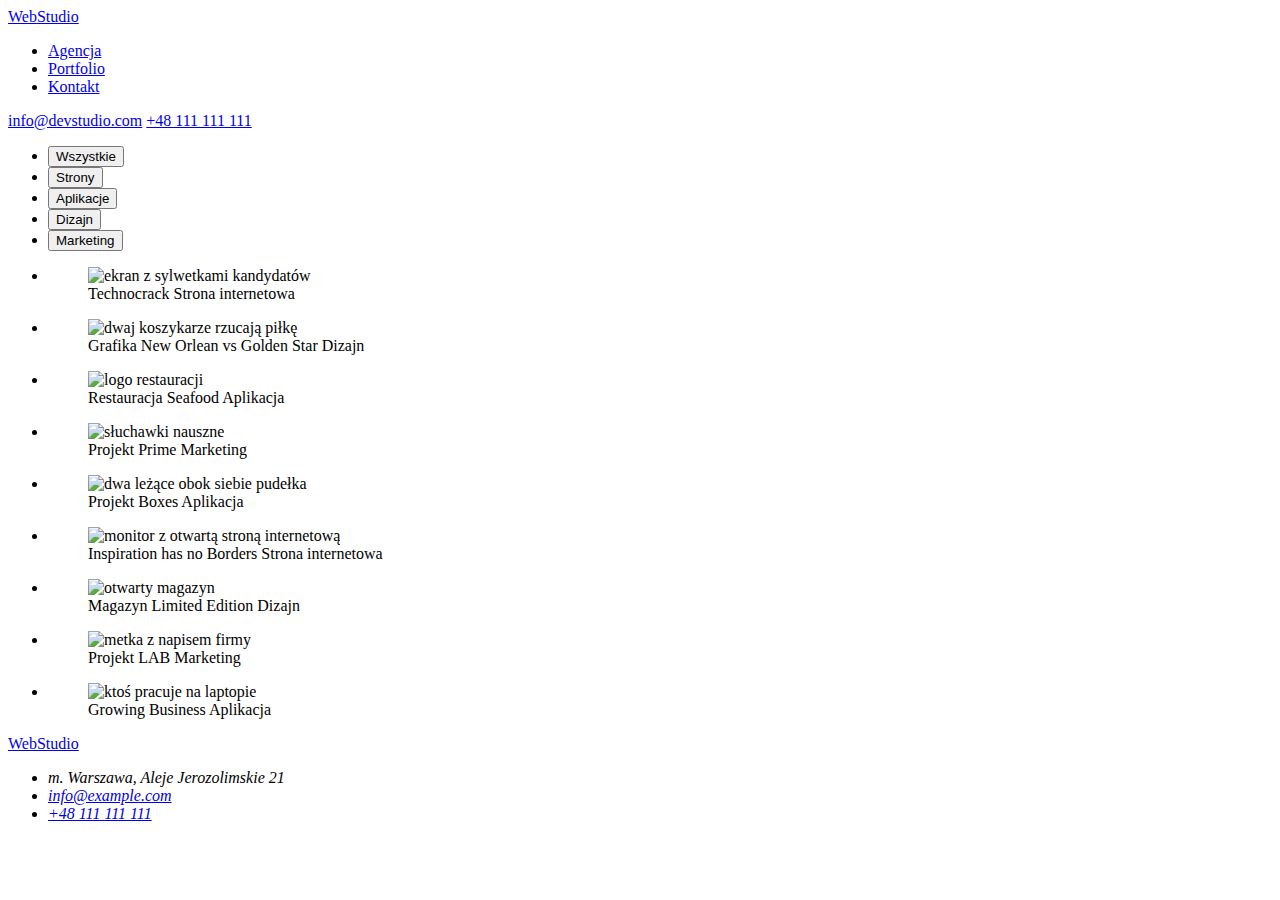
==== portfolio.html @ 24c9e0aa "Add files via upload" ====
<!DOCTYPE html>
<html lang="pl">
  <head>
    <meta charset="UTF-8" />
    <title>hw3-portfolio</title>
    <link rel="stylesheet" href="./css/style.css" />
    <link rel="preconnect" href="https://fonts.googleapis.com" />
    <link rel="preconnect" href="https://fonts.gstatic.com" crossorigin />
    <link
      href="https://fonts.googleapis.com/css2?family=Raleway:wght@700&family=Roboto:wght@400;500;700;900&display=swap"
      rel="stylesheet"
    />
  </head>
  <body>
    <header>
      <nav>
        <a class="logo-main-style" href="#"
          ><span class="logo">Web</span><span class="logo-part-2">Studio</span></a
        >
        <ul class="nav-links">
          <li><a href="index.html">Agencja</a></li>
          <li><a class="active" href="#">Portfolio</a></li>
          <li><a href="#">Kontakt</a></li>
        </ul>
      </nav>
      <a class="contact" href="info@devstudio.com">info@devstudio.com</a>
      <a class="contact" href="tel:48111111111">+48 111 111 111</a>
    </header>
    <main>
      <section>
        <ul class="buttons">
          <li>
            <button type="button">Wszystkie</button>
          </li>
          <li>
            <button type="button">Strony</button>
          </li>
          <li>
            <button type="button">Aplikacje</button>
          </li>
          <li>
            <button type="button">Dizajn</button>
          </li>
          <li>
            <button type="button">Marketing</button>
          </li>
        </ul>
      </section>
      <div>
        <ul>
          <li>
            <figure>
              <img
                src="images/hw2/1-Technocrack.jpg"
                alt="ekran z sylwetkami kandydatów"
                height="294"
                width="370"
              />
              <figcaption>
                <span class="img-first-part">Technocrack</span>
                <span class="img-second-part">Strona internetowa</span>
              </figcaption>
            </figure>
          </li>
          <li>
            <figure>
              <img
                src="images/hw2/2-New-Orlean-vs-Golden-Star.jpg"
                alt="dwaj koszykarze rzucają piłkę"
                height="294"
                width="370"
              />
              <figcaption>
                <span class="img-first-part">Grafika New Orlean vs Golden Star</span>
                <span class="img-second-part">Dizajn</span>
              </figcaption>
            </figure>
          </li>
          <li>
            <figure>
              <img
                src="images/hw2/3-Seafood-restaurant.jpg"
                alt="logo restauracji"
                height="294"
                width="370"
              />
              <figcaption>
                <span class="img-first-part">Restauracja Seafood</span>
                <span class="img-second-part">Aplikacja</span>
              </figcaption>
            </figure>
          </li>
          <li>
            <figure>
              <img
                src="images/hw2/4-Prime-project.jpg"
                alt="słuchawki nauszne"
                height="294"
                width="370"
              />
              <figcaption>
                <span class="img-first-part">Projekt Prime</span>
                <span class="img-second-part">Marketing</span>
              </figcaption>
            </figure>
          </li>
          <li>
            <figure>
              <img
                src="images/hw2/5-Boxes-project.jpg"
                alt="dwa leżące obok siebie pudełka"
                height="294"
                width="370"
              />
              <figcaption>
                <span class="img-first-part">Projekt Boxes</span>
                <span class="img-second-part">Aplikacja</span>
              </figcaption>
            </figure>
          </li>
          <li>
            <figure>
              <img
                src="images/hw2/6-Inspiration-has-no-Borders.jpg"
                alt="monitor z otwartą stroną internetową"
                height="294"
                width="370"
              />
              <figcaption>
                <span class="img-first-part">Inspiration has no Borders</span>
                <span class="img-second-part">Strona internetowa</span>
              </figcaption>
            </figure>
          </li>
          <li>
            <figure>
              <img
                src="images/hw2/7-Limited-Edition-magazine.jpg"
                alt="otwarty magazyn"
                height="294"
                width="370"
              />
              <figcaption>
                <span class="img-first-part">Magazyn Limited Edition</span>
                <span class="img-second-part">Dizajn</span>
              </figcaption>
            </figure>
          </li>
          <li>
            <figure>
              <img
                src="images/hw2/8-LAB-project.jpg"
                alt="metka z napisem firmy"
                height="294"
                width="370"
              />
              <figcaption>
                <span class="img-first-part">Projekt LAB</span>
                <span class="img-second-part">Marketing</span>
              </figcaption>
            </figure>
          </li>
          <li>
            <figure>
              <img
                src="images/hw2/9-Growing-Business.jpg"
                alt="ktoś pracuje na laptopie"
                height="294"
                width="370"
              />
              <figcaption>
                <span class="img-first-part">Growing Business</span>
                <span class="img-second-part">Aplikacja</span>
              </figcaption>
            </figure>
          </li>
        </ul>
      </div>
    </main>
    <footer class="footer-main-style">
      <a class="logo-main-style" href="#"
        ><span class="logo">Web</span><span class="logo-second-part-footer">Studio</span></a
      >
      <address>
        <ul class="footer-style">
          <li class="non-italic-address">m. Warszawa, Aleje Jerozolimskie 21</li>
          <li><a class="footer-contact" href="info@example.com">info@example.com</a></li>
          <li><a class="footer-contact" href="tel:48111111111">+48 111 111 111</a></li>
        </ul>
      </address>
    </footer>
  </body>
</html>
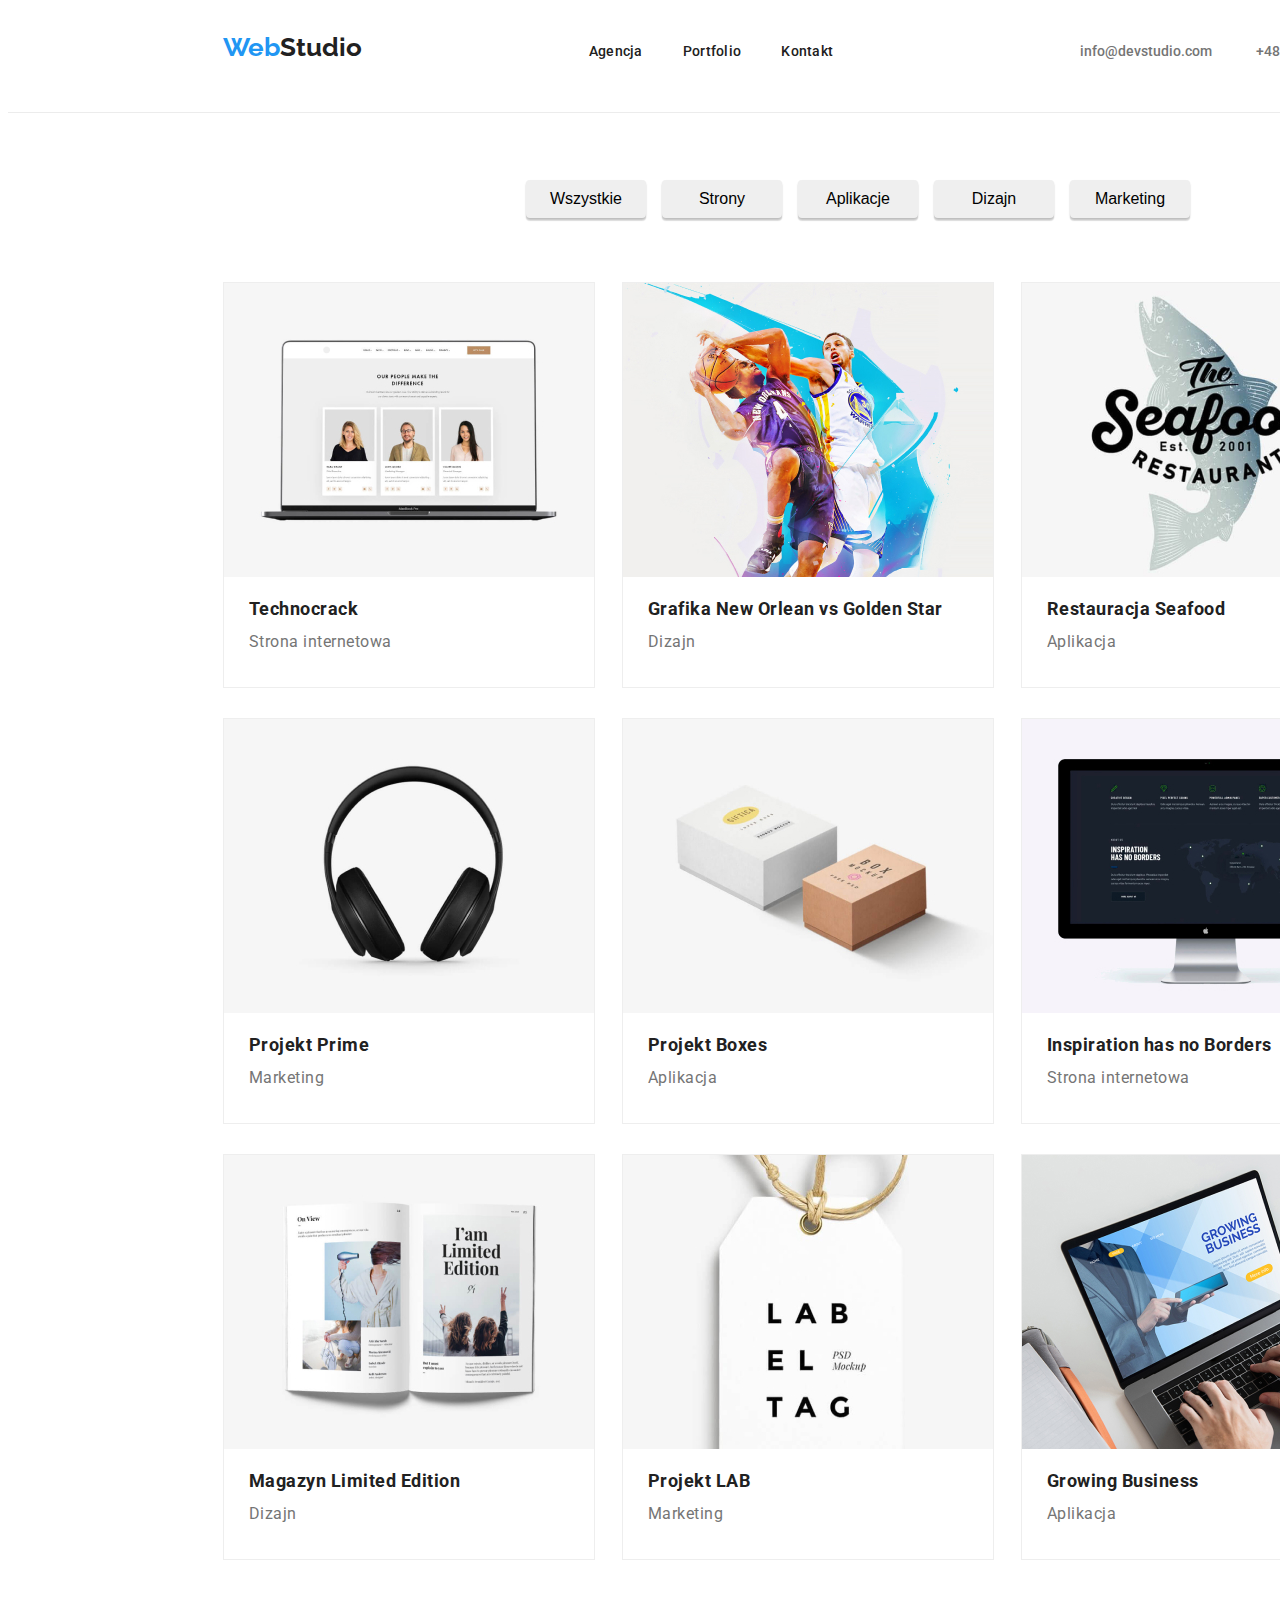
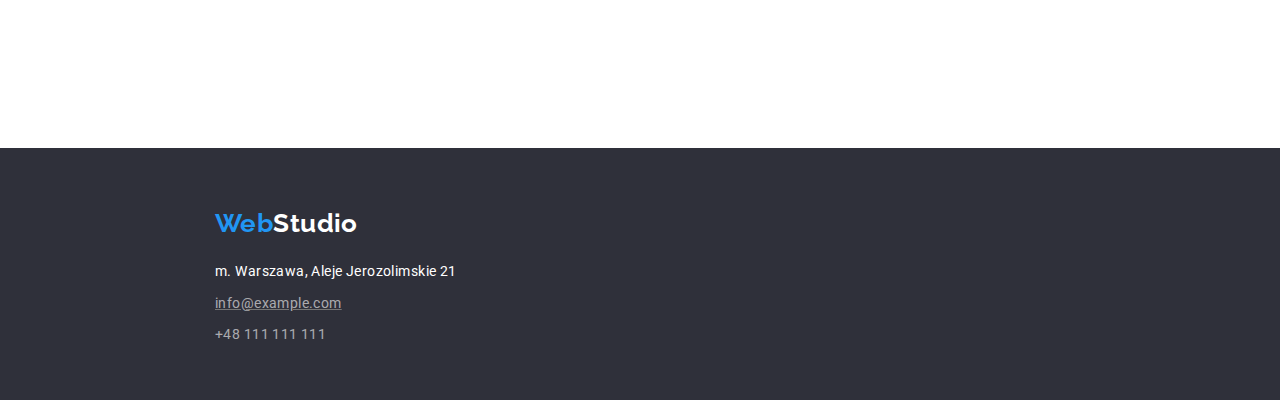
==== commit f5218c7e: "final" ====
--- a/portfolio.html
+++ b/portfolio.html
@@ -3,6 +3,13 @@
   <head>
     <meta charset="UTF-8" />
     <title>hw3-portfolio</title>
+    <link
+      rel="stylesheet"
+      href="https://cdnjs.cloudflare.com/ajax/libs/modern-normalize/1.1.0/modern-normalize.min.css"
+      integrity="sha512-wpPYUAdjBVSE4KJnH1VR1HeZfpl1ub8YT/NKx4PuQ5NmX2tKuGu6U/JRp5y+Y8XG2tV+wKQpNHVUX03MfMFn9Q=="
+      crossorigin="anonymous"
+      referrerpolicy="no-referrer"
+    />
     <link rel="stylesheet" href="./css/style.css" />
     <link rel="preconnect" href="https://fonts.googleapis.com" />
     <link rel="preconnect" href="https://fonts.gstatic.com" crossorigin />
@@ -12,182 +19,196 @@
     />
   </head>
   <body>
-    <header>
-      <nav>
-        <a class="logo-main-style" href="#"
-          ><span class="logo">Web</span><span class="logo-part-2">Studio</span></a
-        >
-        <ul class="nav-links">
-          <li><a href="index.html">Agencja</a></li>
-          <li><a class="active" href="#">Portfolio</a></li>
-          <li><a href="#">Kontakt</a></li>
-        </ul>
-      </nav>
-      <a class="contact" href="info@devstudio.com">info@devstudio.com</a>
-      <a class="contact" href="tel:48111111111">+48 111 111 111</a>
-    </header>
-    <main>
-      <section>
-        <ul class="buttons">
-          <li>
-            <button type="button">Wszystkie</button>
-          </li>
-          <li>
-            <button type="button">Strony</button>
-          </li>
-          <li>
-            <button type="button">Aplikacje</button>
-          </li>
-          <li>
-            <button type="button">Dizajn</button>
-          </li>
-          <li>
-            <button type="button">Marketing</button>
-          </li>
-        </ul>
-      </section>
-      <div>
-        <ul>
-          <li>
-            <figure>
-              <img
-                src="images/hw2/1-Technocrack.jpg"
-                alt="ekran z sylwetkami kandydatów"
-                height="294"
-                width="370"
-              />
-              <figcaption>
-                <span class="img-first-part">Technocrack</span>
-                <span class="img-second-part">Strona internetowa</span>
-              </figcaption>
-            </figure>
-          </li>
-          <li>
-            <figure>
-              <img
-                src="images/hw2/2-New-Orlean-vs-Golden-Star.jpg"
-                alt="dwaj koszykarze rzucają piłkę"
-                height="294"
-                width="370"
-              />
-              <figcaption>
-                <span class="img-first-part">Grafika New Orlean vs Golden Star</span>
-                <span class="img-second-part">Dizajn</span>
-              </figcaption>
-            </figure>
-          </li>
-          <li>
-            <figure>
-              <img
-                src="images/hw2/3-Seafood-restaurant.jpg"
-                alt="logo restauracji"
-                height="294"
-                width="370"
-              />
-              <figcaption>
-                <span class="img-first-part">Restauracja Seafood</span>
-                <span class="img-second-part">Aplikacja</span>
-              </figcaption>
-            </figure>
-          </li>
-          <li>
-            <figure>
-              <img
-                src="images/hw2/4-Prime-project.jpg"
-                alt="słuchawki nauszne"
-                height="294"
-                width="370"
-              />
-              <figcaption>
-                <span class="img-first-part">Projekt Prime</span>
-                <span class="img-second-part">Marketing</span>
-              </figcaption>
-            </figure>
-          </li>
-          <li>
-            <figure>
-              <img
-                src="images/hw2/5-Boxes-project.jpg"
-                alt="dwa leżące obok siebie pudełka"
-                height="294"
-                width="370"
-              />
-              <figcaption>
-                <span class="img-first-part">Projekt Boxes</span>
-                <span class="img-second-part">Aplikacja</span>
-              </figcaption>
-            </figure>
-          </li>
-          <li>
-            <figure>
-              <img
-                src="images/hw2/6-Inspiration-has-no-Borders.jpg"
-                alt="monitor z otwartą stroną internetową"
-                height="294"
-                width="370"
-              />
-              <figcaption>
-                <span class="img-first-part">Inspiration has no Borders</span>
-                <span class="img-second-part">Strona internetowa</span>
-              </figcaption>
-            </figure>
-          </li>
-          <li>
-            <figure>
-              <img
-                src="images/hw2/7-Limited-Edition-magazine.jpg"
-                alt="otwarty magazyn"
-                height="294"
-                width="370"
-              />
-              <figcaption>
-                <span class="img-first-part">Magazyn Limited Edition</span>
-                <span class="img-second-part">Dizajn</span>
-              </figcaption>
-            </figure>
-          </li>
-          <li>
-            <figure>
-              <img
-                src="images/hw2/8-LAB-project.jpg"
-                alt="metka z napisem firmy"
-                height="294"
-                width="370"
-              />
-              <figcaption>
-                <span class="img-first-part">Projekt LAB</span>
-                <span class="img-second-part">Marketing</span>
-              </figcaption>
-            </figure>
-          </li>
-          <li>
-            <figure>
-              <img
-                src="images/hw2/9-Growing-Business.jpg"
-                alt="ktoś pracuje na laptopie"
-                height="294"
-                width="370"
-              />
-              <figcaption>
-                <span class="img-first-part">Growing Business</span>
-                <span class="img-second-part">Aplikacja</span>
-              </figcaption>
-            </figure>
-          </li>
-        </ul>
-      </div>
-    </main>
-    <footer class="footer-main-style">
-      <a class="logo-main-style" href="#"
-        ><span class="logo">Web</span><span class="logo-second-part-footer">Studio</span></a
-      >
-      <address>
-        <ul class="footer-style">
-          <li class="non-italic-address">m. Warszawa, Aleje Jerozolimskie 21</li>
-          <li><a class="footer-contact" href="info@example.com">info@example.com</a></li>
-          <li><a class="footer-contact" href="tel:48111111111">+48 111 111 111</a></li>
-        </ul>
-      </address>
-    </footer>
+    <div class="container">
+      <header class="menu">
+        <div>
+          <a class="logo-main-style" href="#"
+            ><span class="logo">Web</span><span class="logo-part-2">Studio</span></a
+          >
+        </div>
+        <div>
+          <ul class="nav-links">
+            <li><a href="index.html">Agencja</a></li>
+            <li><a class="active" href="#">Portfolio</a></li>
+            <li><a href="#">Kontakt</a></li>
+          </ul>
+        </div>
+        <div class="header-space-needed">
+          <a class="contact" href="info@devstudio.com">info@devstudio.com</a>
+          <a class="contact" href="tel:48111111111">+48 111 111 111</a>
+        </div>
+      </header>
+      <main>
+        <section class="section">
+          <div class="portfolio-content-all">
+            <ul class="buttons">
+              <li>
+                <button type="button">Wszystkie</button>
+              </li>
+              <li>
+                <button type="button">Strony</button>
+              </li>
+              <li>
+                <button type="button">Aplikacje</button>
+              </li>
+              <li>
+                <button type="button">Dizajn</button>
+              </li>
+              <li>
+                <button type="button">Marketing</button>
+              </li>
+            </ul>
+            <div>
+              <ul class="portfolio-big-net">
+                <li>
+                  <figure>
+                    <img
+                      src="images/hw2/1-Technocrack.jpg"
+                      alt="ekran z sylwetkami kandydatów"
+                      height="294"
+                      width="370"
+                    />
+                    <figcaption>
+                      <div class="img-first-part">Technocrack</div>
+                      <div class="img-second-part">Strona internetowa</div>
+                    </figcaption>
+                  </figure>
+                </li>
+                <li>
+                  <figure>
+                    <img
+                      src="images/hw2/2-New-Orlean-vs-Golden-Star.jpg"
+                      alt="dwaj koszykarze rzucają piłkę"
+                      height="294"
+                      width="370"
+                    />
+                    <figcaption>
+                      <div class="img-first-part">Grafika New Orlean vs Golden Star</div>
+                      <div class="img-second-part">Dizajn</div>
+                    </figcaption>
+                  </figure>
+                </li>
+                <li>
+                  <figure>
+                    <img
+                      src="images/hw2/3-Seafood-restaurant.jpg"
+                      alt="logo restauracji"
+                      height="294"
+                      width="370"
+                    />
+                    <figcaption>
+                      <div class="img-first-part">Restauracja Seafood</div>
+                      <div class="img-second-part">Aplikacja</div>
+                    </figcaption>
+                  </figure>
+                </li>
+                <li>
+                  <figure>
+                    <img
+                      src="images/hw2/4-Prime-project.jpg"
+                      alt="słuchawki nauszne"
+                      height="294"
+                      width="370"
+                    />
+                    <figcaption>
+                      <div class="img-first-part">Projekt Prime</div>
+                      <div class="img-second-part">Marketing</div>
+                    </figcaption>
+                  </figure>
+                </li>
+                <li>
+                  <figure>
+                    <img
+                      src="images/hw2/5-Boxes-project.jpg"
+                      alt="dwa leżące obok siebie pudełka"
+                      height="294"
+                      width="370"
+                    />
+                    <figcaption>
+                      <div class="img-first-part">Projekt Boxes</div>
+                      <div class="img-second-part">Aplikacja</div>
+                    </figcaption>
+                  </figure>
+                </li>
+                <li>
+                  <figure>
+                    <img
+                      src="images/hw2/6-Inspiration-has-no-Borders.jpg"
+                      alt="monitor z otwartą stroną internetową"
+                      height="294"
+                      width="370"
+                    />
+                    <figcaption>
+                      <div class="img-first-part">Inspiration has no Borders</div>
+                      <div class="img-second-part">Strona internetowa</div>
+                    </figcaption>
+                  </figure>
+                </li>
+                <li>
+                  <figure>
+                    <img
+                      src="images/hw2/7-Limited-Edition-magazine.jpg"
+                      alt="otwarty magazyn"
+                      height="294"
+                      width="370"
+                    />
+                    <figcaption>
+                      <div class="img-first-part">Magazyn Limited Edition</div>
+                      <div class="img-second-part">Dizajn</div>
+                    </figcaption>
+                  </figure>
+                </li>
+                <li>
+                  <figure>
+                    <img
+                      src="images/hw2/8-LAB-project.jpg"
+                      alt="metka z napisem firmy"
+                      height="294"
+                      width="370"
+                    />
+                    <figcaption>
+                      <div class="img-first-part">Projekt LAB</div>
+                      <div class="img-second-part">Marketing</div>
+                    </figcaption>
+                  </figure>
+                </li>
+                <li>
+                  <figure>
+                    <img
+                      src="images/hw2/9-Growing-Business.jpg"
+                      alt="ktoś pracuje na laptopie"
+                      height="294"
+                      width="370"
+                    />
+                    <figcaption>
+                      <div class="img-first-part">Growing Business</div>
+                      <div class="img-second-part">Aplikacja</div>
+                    </figcaption>
+                  </figure>
+                </li>
+              </ul>
+            </div>
+          </div>
+        </section>
+      </main>
+      <footer>
+        <section class="section">
+          <div class="container-footer-portfolio">
+            <div class="footer-padding-top">
+              <a class="logo-main-style" href="#"
+                ><span class="logo">Web</span><span class="logo-second-part-footer">Studio</span></a
+              >
+            </div>
+            <address>
+              <ul class="footer-style">
+                <li class="non-italic-address">m. Warszawa, Aleje Jerozolimskie 21</li>
+                <li><a class="footer-contact" href="info@example.com">info@example.com</a></li>
+                <li><a class="footer-contact" href="tel:48111111111">+48 111 111 111</a></li>
+              </ul>
+            </address>
+          </div>
+        </section>
+      </footer>
+    </div>
   </body>
 </html>
--- a/css/style.css
+++ b/css/style.css
@@ -0,0 +1,429 @@
+:root {
+  --main-blue: #2196f3;
+  --almost-black: #212121;
+  --logo-white: #ffffff;
+  --contact-grey: #757575;
+  --backgroud-footer: #2f303a;
+  --header-border: #ececec;
+  --team-members-backgroud: #f5f4fa;
+}
+
+body {
+  font-family: 'Roboto', sans-serif;
+  color: var(--almost-black);
+  font-style: normal;
+  font-weight: 400;
+  text-decoration: none;
+}
+
+h1,
+h2,
+p,
+ul,
+figure {
+  margin: 0px;
+  padding: 0px;
+  border: 0px;
+}
+
+.container {
+  max-width: 1200px;
+  box-sizing: border-box;
+}
+
+.section {
+  padding: 94px 0px;
+}
+
+.menu {
+  position: absolute;
+  width: 1600px;
+  height: 80px;
+  display: flex;
+  justify-content: space-between;
+  align-items: baseline;
+  margin-top: 24px;
+  border-bottom: solid 1px var(--header-border);
+}
+
+.portfolio-content-all {
+  padding-top: 70px;
+}
+
+.logo-main-style {
+  text-decoration: none;
+  font-family: 'Raleway';
+  font-style: normal;
+  font-weight: 700;
+  font-size: 26px;
+  line-height: 1.2;
+  margin-left: 215px;
+  margin-top: 30px;
+}
+.logo {
+  color: var(--main-blue);
+}
+.logo-part-2 {
+  color: var(--almost-black);
+}
+
+.nav-links a {
+  font-weight: 500;
+  font-size: 14px;
+  line-height: 1.1;
+  letter-spacing: 0.02em;
+  color: var(--almost-black);
+  text-decoration: none;
+  padding: 20px;
+}
+
+.nav-links {
+  list-style: none;
+  display: flex;
+}
+
+.active {
+  font-weight: 500;
+  font-size: 14px;
+  line-height: 1.1;
+  color: var(--main-blue);
+}
+
+.header-space-needed a {
+  padding: 20px;
+}
+
+.header-space-needed {
+  padding-right: 227px;
+}
+
+.portfolio-big-net {
+  width: 1170px;
+  top: 174px;
+  row-gap: 30px;
+  display: flex;
+  flex-wrap: wrap;
+  justify-content: space-between;
+  list-style: none;
+  margin-left: 215px;
+}
+
+.portfolio-big-net figcaption {
+  width: 322px;
+  height: 70px;
+  left: 639px;
+  top: 576px;
+  padding-top: 10px;
+  padding-left: 25px;
+  letter-spacing: 0.03em;
+}
+
+.buttons {
+  width: 1600px;
+  display: flex;
+  flex-direction: row;
+  justify-content: space-between;
+  width: 121px;
+  list-style: none;
+  margin-left: 510px;
+  padding-bottom: 56px;
+}
+
+.buttons li {
+  padding: 8px;
+}
+
+.buttons button {
+  font-weight: 500;
+  font-size: 16px;
+  line-height: 1.6;
+  width: 120px;
+  height: 38px;
+  background-color: none;
+  cursor: pointer;
+  border: none;
+  box-shadow: 0px 3px 1px rgba(0, 0, 0, 0.1), 0px 1px 2px rgba(0, 0, 0, 0.08),
+    0px 2px 2px rgba(0, 0, 0, 0.12);
+  border-radius: 4px;
+}
+
+.portfolio-big-net figure {
+  width: 370px;
+  height: 404px;
+  left: 615px;
+  top: 262px;
+  background: #ffffff;
+  border: 1px solid #eeeeee;
+}
+
+.title-box {
+  width: 1600px;
+  height: 600px;
+  background-color: var(--backgroud-footer);
+  display: flex;
+  justify-items: center;
+  margin-top: 9px;
+}
+
+.contact {
+  font-weight: 500;
+  font-size: 14px;
+  line-height: 1.1;
+  color: var(--contact-grey);
+  text-decoration: none;
+}
+
+.contact:hover,
+.contact:focus {
+  color: var(--main-blue);
+  outline: none;
+}
+
+.main-header {
+  font-weight: 900;
+  font-size: 44px;
+  line-height: 1.4;
+  color: var(--logo-white);
+  padding: 200px 452px;
+  text-align: center;
+}
+
+.button-header {
+  width: 200px;
+  height: 50px;
+  font-weight: 700;
+  font-size: 16px;
+  line-height: 1.9;
+  color: var(--logo-white);
+  background-color: var(--main-blue);
+  border: none;
+  cursor: pointer;
+  margin-top: 30px;
+  box-shadow: 0px 4px 4px rgba(0, 0, 0, 0.15);
+  border-radius: 4px;
+  box-shadow: 0px 4px 4px rgba(0, 0, 0, 0.15);
+}
+
+.lorem-ipsum {
+  width: 1170px;
+  height: 101px;
+  margin-left: 215px;
+  margin-top: 94px;
+}
+
+.td-headers {
+  font-weight: 700;
+  font-size: 14px;
+  line-height: 1.1;
+  display: flex;
+  flex-direction: row;
+  list-style: none;
+  justify-content: space-between;
+}
+
+.td-headers li {
+  display: flex;
+  flex-basis: calc(100% / 4);
+}
+
+.tb-content {
+  display: flex;
+  flex-basis: calc(100% / 3);
+}
+
+.tb-content li {
+  font-size: 14px;
+  line-height: 1.7;
+  color: var(--contact-grey);
+  display: flex;
+  list-style: none;
+}
+
+.team-what-we-do {
+  margin-left: 215px;
+  width: 1170px;
+  min-height: auto;
+  text-align: center;
+  top: 969px;
+}
+
+.headers {
+  padding: -94px;
+}
+
+.headers h2 {
+  font-weight: 700;
+  font-size: 36px;
+  line-height: 1.2;
+  margin-bottom: 50px;
+}
+
+.images-what-we-do {
+  width: 1170px;
+  height: 386px;
+  left: 215px;
+  top: 969px;
+  display: flex;
+  flex-direction: row;
+  list-style: none;
+  justify-content: space-between;
+}
+
+.our-team-presentation {
+  top: 1149px;
+  width: 1600px;
+  height: 648px;
+  background-color: var(--team-members-backgroud);
+}
+
+.our-team-presentation h2 {
+  font-weight: 700;
+  font-size: 36px;
+  line-height: 1.2;
+  margin-bottom: 50px;
+  text-align: center;
+  padding-top: 94px;
+}
+
+.team-members {
+  margin-left: 250px;
+  width: 1170px;
+  display: flex;
+  flex-direction: row;
+  list-style: none;
+  justify-content: space-between;
+  flex-basis: calc(100% / 4);
+}
+
+.team-members figcaption div:first-child {
+  padding-top: 20px;
+  text-align: center;
+}
+
+.team-members figcaption div {
+  padding-top: 10px;
+  text-align: center;
+}
+
+.team-members li {
+  width: 270px;
+  height: 368px;
+  left: 215px;
+  top: 1635px;
+  background: var(--logo-white);
+  box-shadow: 0px 1px 3px rgba(0, 0, 0, 0.12), 0px 1px 1px rgba(0, 0, 0, 0.14),
+    0px 2px 1px rgba(0, 0, 0, 0.2);
+  border-radius: 0px 0px 4px 4px;
+}
+
+.img-first-part {
+  font-weight: 700;
+  font-size: 18px;
+  line-height: 2;
+  color: var(--almost-black);
+}
+
+.img-second-part {
+  font-size: 16px;
+  line-height: 1.9;
+  color: var(--contact-grey);
+}
+
+.container-footer-main {
+  background-color: var(--backgroud-footer);
+  color: var(--logo-white);
+  font-size: 14px;
+  line-height: 1.7;
+  position: absolute;
+  width: 1600px;
+  height: 252px;
+  left: 0px;
+  top: 2204px;
+  letter-spacing: 0.03em;
+}
+
+.container-footer-portfolio {
+  background-color: var(--backgroud-footer);
+  color: var(--logo-white);
+  font-size: 14px;
+  line-height: 1.7;
+  position: absolute;
+  width: 1600px;
+  height: 252px;
+  left: 0px;
+  letter-spacing: 0.03em;
+}
+
+.footer-padding-top {
+  margin-top: 60px;
+}
+
+.footer-model li {
+  list-style: none;
+  margin-left: 215px;
+  padding-bottom: 8px;
+}
+.footer-model :nth-child(1) {
+  padding-top: 20px;
+}
+
+.footer-style li {
+  list-style: none;
+  margin-left: 215px;
+  padding-bottom: 8px;
+}
+
+.footer-style :nth-child(1) {
+  padding-top: 20px;
+}
+
+.logo-second-part-footer {
+  color: var(--logo-white);
+}
+
+.footer-contact {
+  color: rgba(255, 255, 255, 0.6);
+  font-style: normal;
+  text-decoration: none;
+}
+
+.footer-style li:nth-child(2) {
+  text-decoration: underline;
+  color: var(--contact-grey);
+}
+
+.footer-contact:hover,
+.footer-contact:focus {
+  color: var(--main-blue);
+  outline: none;
+}
+
+.main-team-member {
+  font-weight: 500;
+  font-size: 16px;
+  line-height: 1.2;
+}
+
+.main-team-position {
+  font-size: 16px;
+  line-height: 1.2;
+  color: var(--contact-grey);
+}
+
+.non-italic-address {
+  font-style: normal;
+}
+
+.nav-links a:hover,
+.nav-links a:focus,
+.nav-links a:active {
+  color: var(--main-blue);
+  outline: none;
+}
+
+.buttons button:hover,
+.buttons button:focus {
+  background-color: var(--main-blue);
+  color: var(--logo-white);
+  outline: none;
+}
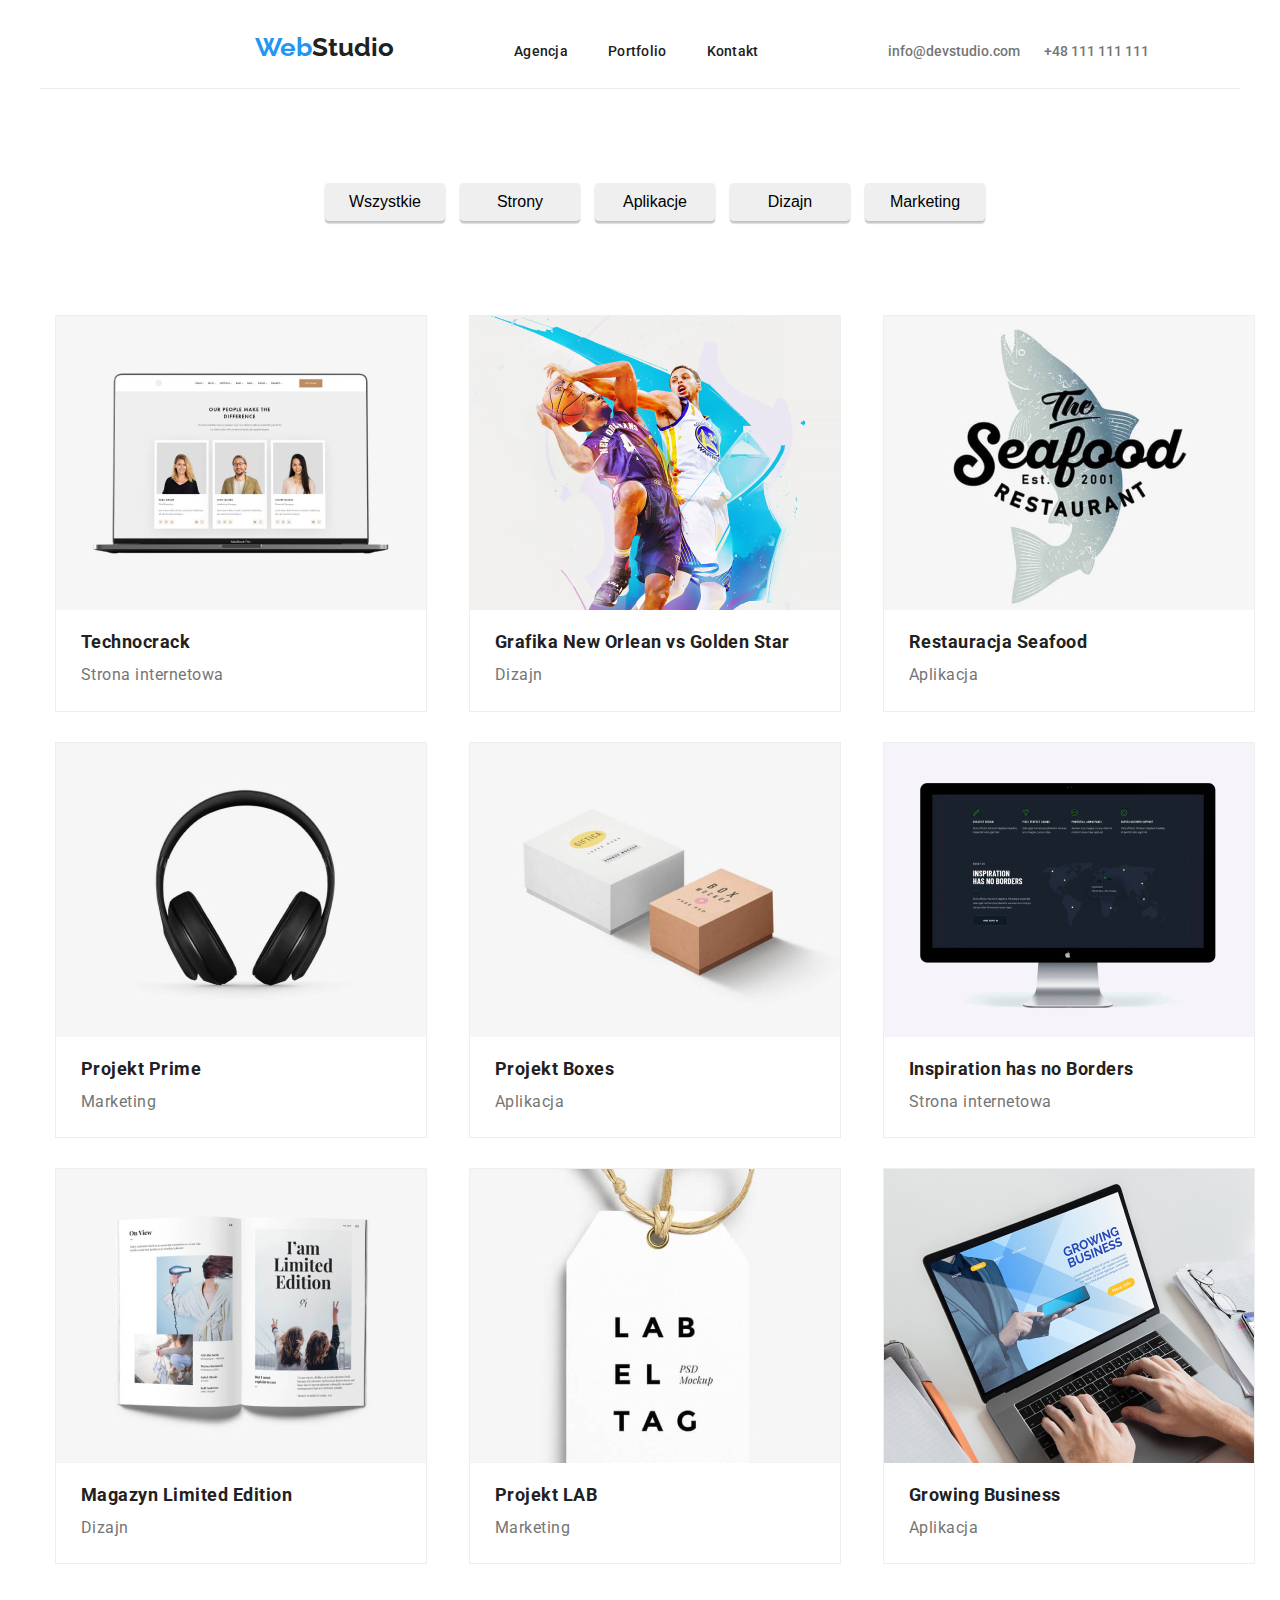
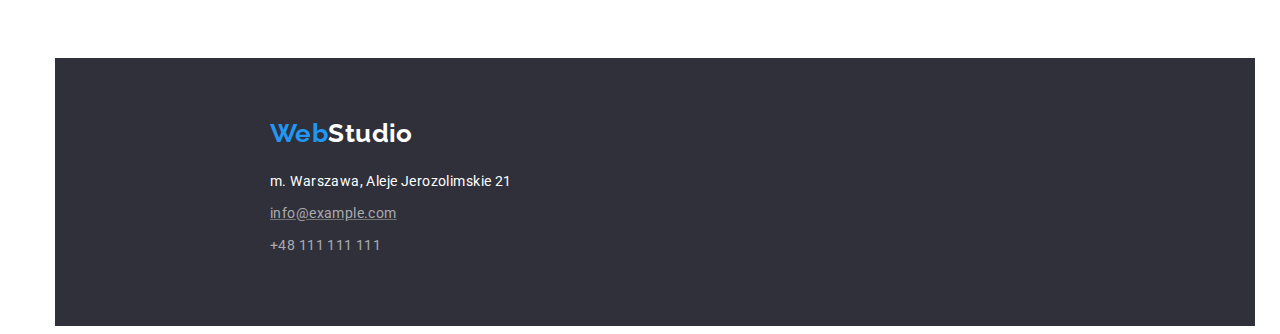
==== commit 86618931: "final commit" ====
--- a/portfolio.html
+++ b/portfolio.html
@@ -40,7 +40,7 @@
       </header>
       <main>
         <section class="section">
-          <div class="portfolio-content-all">
+          <div class="container">
             <ul class="buttons">
               <li>
                 <button type="button">Wszystkie</button>
@@ -58,7 +58,11 @@
                 <button type="button">Marketing</button>
               </li>
             </ul>
-            <div>
+          </div>
+        </section>
+        <section class="section">
+          <div class="container">
+            <div class="no-space-between-padding">
               <ul class="portfolio-big-net">
                 <li>
                   <figure>
@@ -187,18 +191,16 @@
                   </figure>
                 </li>
               </ul>
-            </div>
+    </div>
           </div>
         </section>
       </main>
       <footer>
-        <section class="section">
+        <div class="container">
           <div class="container-footer-portfolio">
             <div class="footer-padding-top">
               <a class="logo-main-style" href="#"
-                ><span class="logo">Web</span><span class="logo-second-part-footer">Studio</span></a
-              >
-            </div>
+                ><span class="logo">Web</span><span class="logo-second-part-footer">Studio</span></a>        
             <address>
               <ul class="footer-style">
                 <li class="non-italic-address">m. Warszawa, Aleje Jerozolimskie 21</li>
@@ -207,7 +209,8 @@
               </ul>
             </address>
           </div>
-        </section>
+          </div>
+        </div>
       </footer>
     </div>
   </body>
--- a/css/style.css
+++ b/css/style.css
@@ -6,6 +6,7 @@
   --backgroud-footer: #2f303a;
   --header-border: #ececec;
   --team-members-backgroud: #f5f4fa;
+  --border-header: #eeeeee;
 }
 
 body {
@@ -27,8 +28,9 @@
 }
 
 .container {
-  max-width: 1200px;
-  box-sizing: border-box;
+  width: 1200px;
+  margin: 0 auto;
+  padding: 0 15px;
 }
 
 .section {
@@ -36,18 +38,11 @@
 }
 
 .menu {
-  position: absolute;
-  width: 1600px;
-  height: 80px;
-  display: flex;
-  justify-content: space-between;
+  display: flex;
   align-items: baseline;
-  margin-top: 24px;
   border-bottom: solid 1px var(--header-border);
-}
-
-.portfolio-content-all {
-  padding-top: 70px;
+  gap: 100px;
+  padding: 24px 0 25px;
 }
 
 .logo-main-style {
@@ -58,13 +53,18 @@
   font-size: 26px;
   line-height: 1.2;
   margin-left: 215px;
-  margin-top: 30px;
-}
+}
+
 .logo {
   color: var(--main-blue);
 }
 .logo-part-2 {
   color: var(--almost-black);
+}
+
+.nav-links {
+  list-style: none;
+  display: flex;
 }
 
 .nav-links a {
@@ -77,11 +77,6 @@
   padding: 20px;
 }
 
-.nav-links {
-  list-style: none;
-  display: flex;
-}
-
 .active {
   font-weight: 500;
   font-size: 14px;
@@ -90,47 +85,28 @@
 }
 
 .header-space-needed a {
-  padding: 20px;
-}
-
-.header-space-needed {
-  padding-right: 227px;
+  padding: 10px;
 }
 
 .portfolio-big-net {
-  width: 1170px;
-  top: 174px;
   row-gap: 30px;
   display: flex;
   flex-wrap: wrap;
   justify-content: space-between;
   list-style: none;
-  margin-left: 215px;
 }
 
 .portfolio-big-net figcaption {
-  width: 322px;
-  height: 70px;
-  left: 639px;
-  top: 576px;
   padding-top: 10px;
   padding-left: 25px;
   letter-spacing: 0.03em;
 }
 
 .buttons {
-  width: 1600px;
-  display: flex;
-  flex-direction: row;
-  justify-content: space-between;
-  width: 121px;
-  list-style: none;
-  margin-left: 510px;
-  padding-bottom: 56px;
-}
-
-.buttons li {
-  padding: 8px;
+  display: flex;
+  justify-content: center;
+  list-style: none;
+  gap: 15px;
 }
 
 .buttons button {
@@ -148,21 +124,14 @@
 }
 
 .portfolio-big-net figure {
-  width: 370px;
-  height: 404px;
-  left: 615px;
-  top: 262px;
-  background: #ffffff;
-  border: 1px solid #eeeeee;
+  background: var(--logo-white);
+  border: 1px solid var(--border-header);
 }
 
 .title-box {
-  width: 1600px;
-  height: 600px;
   background-color: var(--backgroud-footer);
   display: flex;
-  justify-items: center;
-  margin-top: 9px;
+  margin-top: -94px;
 }
 
 .contact {
@@ -184,8 +153,10 @@
   font-size: 44px;
   line-height: 1.4;
   color: var(--logo-white);
-  padding: 200px 452px;
-  text-align: center;
+  text-align: center;
+  margin-top: 106px;
+  margin-left: 252px;
+  margin-right: 252px;
 }
 
 .button-header {
@@ -199,16 +170,15 @@
   border: none;
   cursor: pointer;
   margin-top: 30px;
+  margin-bottom: 106px;
   box-shadow: 0px 4px 4px rgba(0, 0, 0, 0.15);
   border-radius: 4px;
   box-shadow: 0px 4px 4px rgba(0, 0, 0, 0.15);
 }
 
 .lorem-ipsum {
-  width: 1170px;
-  height: 101px;
-  margin-left: 215px;
-  margin-top: 94px;
+  margin-top: -94px;
+  margin-bottom: -94px;
 }
 
 .td-headers {
@@ -218,37 +188,33 @@
   display: flex;
   flex-direction: row;
   list-style: none;
-  justify-content: space-between;
 }
 
 .td-headers li {
-  display: flex;
   flex-basis: calc(100% / 4);
 }
 
 .tb-content {
   display: flex;
-  flex-basis: calc(100% / 3);
 }
 
 .tb-content li {
   font-size: 14px;
   line-height: 1.7;
   color: var(--contact-grey);
-  display: flex;
   list-style: none;
 }
 
 .team-what-we-do {
   margin-left: 215px;
-  width: 1170px;
-  min-height: auto;
-  text-align: center;
-  top: 969px;
-}
-
-.headers {
-  padding: -94px;
+  text-align: center;
+}
+
+.main-team-members-layout {
+  background-color: var(--team-members-backgroud);
+  text-align: center;
+  padding-top: 94px;
+  padding-bottom: 94px;
 }
 
 .headers h2 {
@@ -256,48 +222,23 @@
   font-size: 36px;
   line-height: 1.2;
   margin-bottom: 50px;
-}
-
+  text-align: center;
+}
+
+.no-space-between-padding {
+  margin-top: -94px;
+}
 .images-what-we-do {
-  width: 1170px;
-  height: 386px;
-  left: 215px;
-  top: 969px;
+  display: flex;
+  list-style: none;
+  justify-content: space-between;
+}
+
+.team-members {
   display: flex;
   flex-direction: row;
   list-style: none;
   justify-content: space-between;
-}
-
-.our-team-presentation {
-  top: 1149px;
-  width: 1600px;
-  height: 648px;
-  background-color: var(--team-members-backgroud);
-}
-
-.our-team-presentation h2 {
-  font-weight: 700;
-  font-size: 36px;
-  line-height: 1.2;
-  margin-bottom: 50px;
-  text-align: center;
-  padding-top: 94px;
-}
-
-.team-members {
-  margin-left: 250px;
-  width: 1170px;
-  display: flex;
-  flex-direction: row;
-  list-style: none;
-  justify-content: space-between;
-  flex-basis: calc(100% / 4);
-}
-
-.team-members figcaption div:first-child {
-  padding-top: 20px;
-  text-align: center;
 }
 
 .team-members figcaption div {
@@ -306,10 +247,6 @@
 }
 
 .team-members li {
-  width: 270px;
-  height: 368px;
-  left: 215px;
-  top: 1635px;
   background: var(--logo-white);
   box-shadow: 0px 1px 3px rgba(0, 0, 0, 0.12), 0px 1px 1px rgba(0, 0, 0, 0.14),
     0px 2px 1px rgba(0, 0, 0, 0.2);
@@ -327,6 +264,7 @@
   font-size: 16px;
   line-height: 1.9;
   color: var(--contact-grey);
+  margin-bottom: 20px;
 }
 
 .container-footer-main {
@@ -334,12 +272,8 @@
   color: var(--logo-white);
   font-size: 14px;
   line-height: 1.7;
-  position: absolute;
-  width: 1600px;
-  height: 252px;
-  left: 0px;
-  top: 2204px;
   letter-spacing: 0.03em;
+  margin-top: -94px;
 }
 
 .container-footer-portfolio {
@@ -347,15 +281,7 @@
   color: var(--logo-white);
   font-size: 14px;
   line-height: 1.7;
-  position: absolute;
-  width: 1600px;
-  height: 252px;
-  left: 0px;
   letter-spacing: 0.03em;
-}
-
-.footer-padding-top {
-  margin-top: 60px;
 }
 
 .footer-model li {
@@ -408,6 +334,7 @@
   font-size: 16px;
   line-height: 1.2;
   color: var(--contact-grey);
+  margin-bottom: 30px;
 }
 
 .non-italic-address {
@@ -427,3 +354,7 @@
   color: var(--logo-white);
   outline: none;
 }
+.footer-padding-top {
+  padding-top: 60px;
+  padding-bottom: 60px;
+}
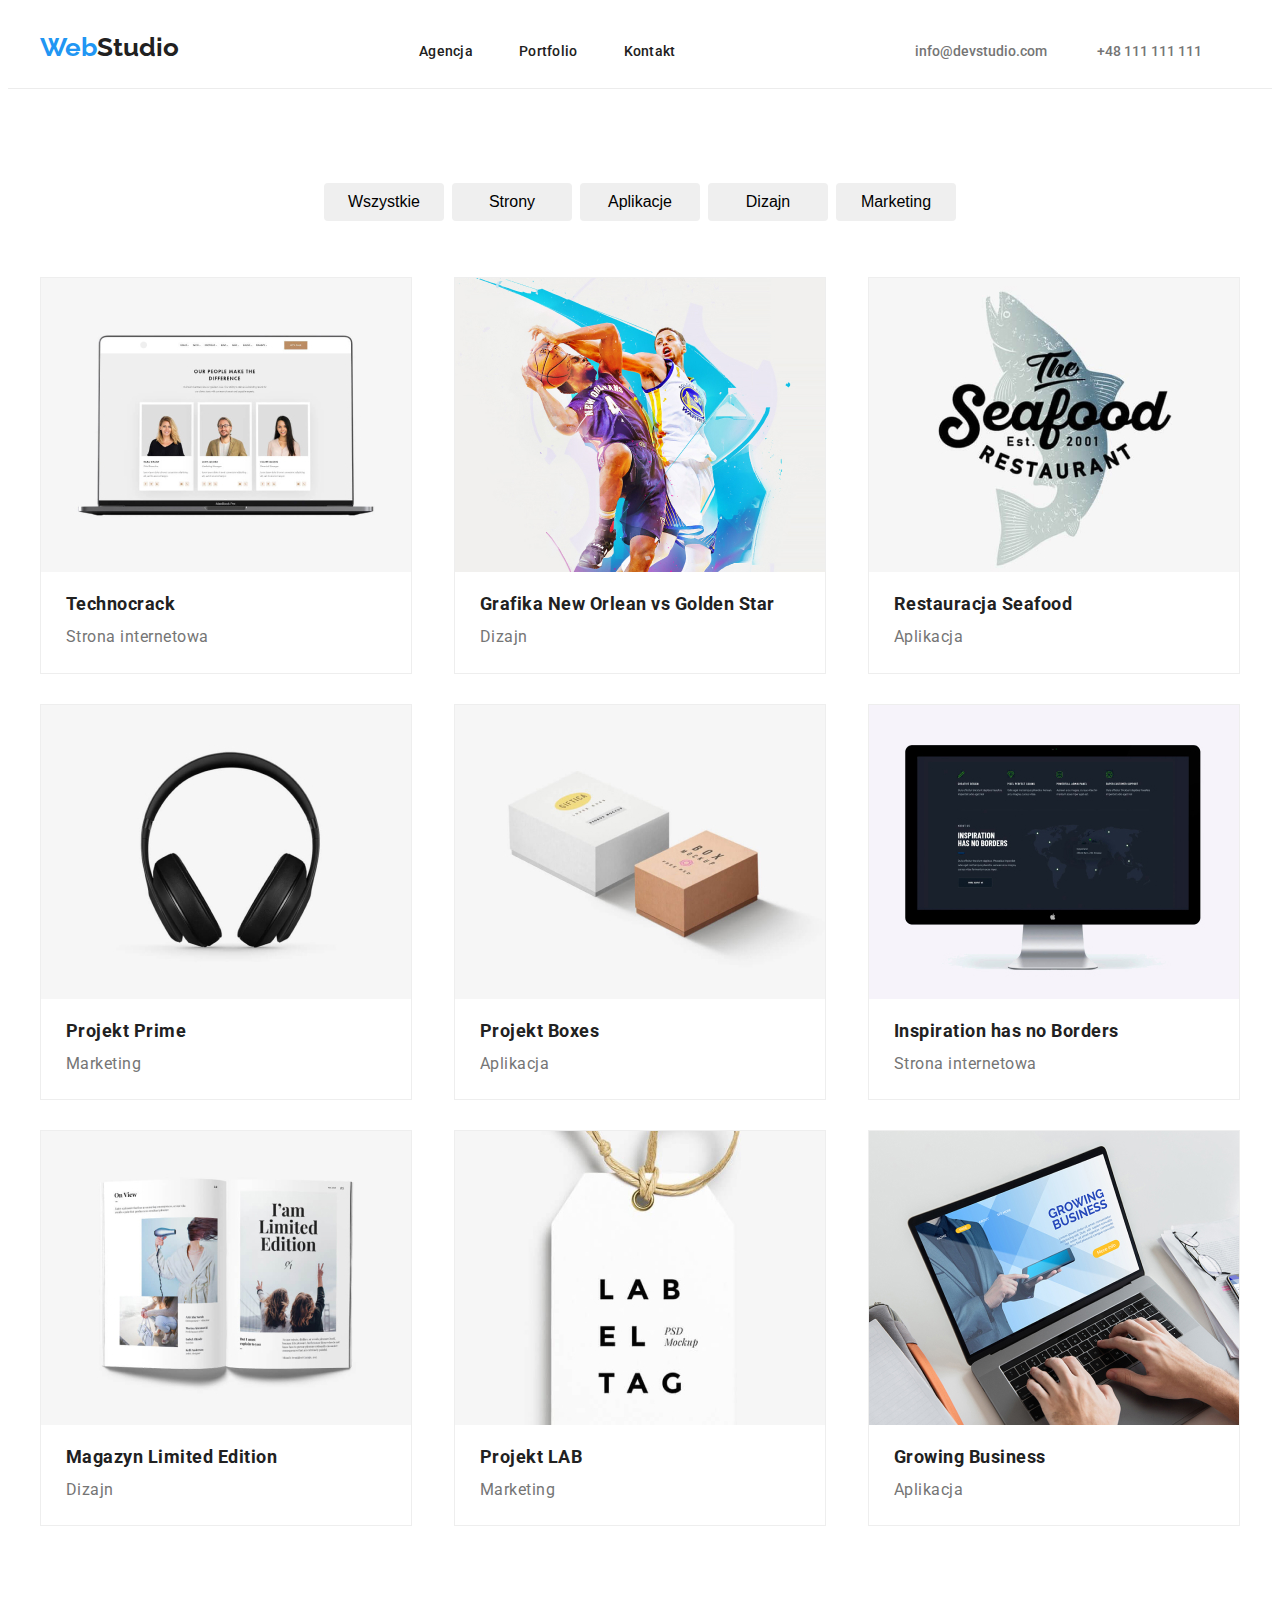
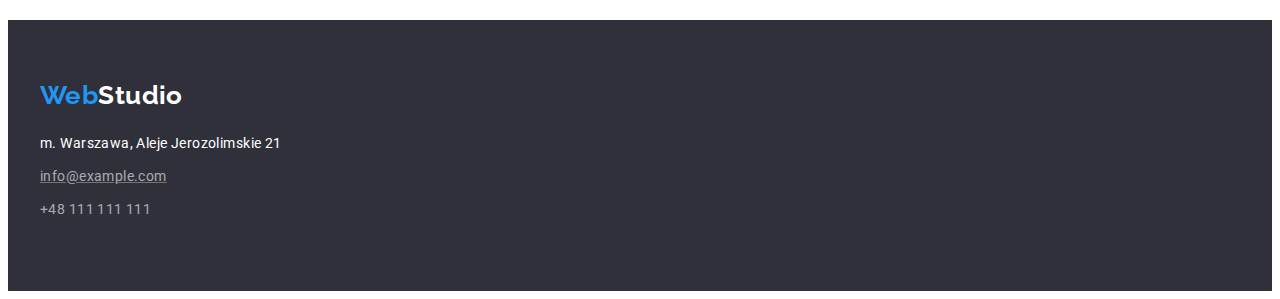
==== commit cdf053ef: "last" ====
--- a/portfolio.html
+++ b/portfolio.html
@@ -19,199 +19,194 @@
     />
   </head>
   <body>
-    <div class="container">
-      <header class="menu">
-        <div>
+    <header class="header-wrapper">
+      <div class="container">
+        <div class="menu">
           <a class="logo-main-style" href="#"
             ><span class="logo">Web</span><span class="logo-part-2">Studio</span></a
           >
+          <div>
+            <ul class="nav-links">
+              <li><a href="index.html">Agencja</a></li>
+              <li><a class="active" href="#">Portfolio</a></li>
+              <li><a href="#">Kontakt</a></li>
+            </ul>
+          </div>
+          <div class="header-space-needed">
+            <a class="contact" href="info@devstudio.com">info@devstudio.com</a>
+            <a class="contact" href="tel:48111111111">+48 111 111 111</a>
+          </div>
         </div>
-        <div>
-          <ul class="nav-links">
-            <li><a href="index.html">Agencja</a></li>
-            <li><a class="active" href="#">Portfolio</a></li>
-            <li><a href="#">Kontakt</a></li>
+      </div>
+    </header>
+    <main>
+      <section class="section">
+        <div class="container">
+          <ul class="buttons">
+            <li>
+              <button type="button">Wszystkie</button>
+            </li>
+            <li>
+              <button type="button">Strony</button>
+            </li>
+            <li>
+              <button type="button">Aplikacje</button>
+            </li>
+            <li>
+              <button type="button">Dizajn</button>
+            </li>
+            <li>
+              <button type="button">Marketing</button>
+            </li>
           </ul>
         </div>
-        <div class="header-space-needed">
-          <a class="contact" href="info@devstudio.com">info@devstudio.com</a>
-          <a class="contact" href="tel:48111111111">+48 111 111 111</a>
+      </section>
+      <section class="section no-space-between-padding">
+        <div class="container">
+          <ul class="portfolio-big-net">
+            <li>
+              <figure>
+                <img
+                  src="images/hw2/1-Technocrack.jpg"
+                  alt="ekran z sylwetkami kandydatów"
+                  height="294"
+                  width="370"
+                />
+                <figcaption>
+                  <div class="img-first-part">Technocrack</div>
+                  <div class="img-second-part">Strona internetowa</div>
+                </figcaption>
+              </figure>
+            </li>
+            <li>
+              <figure>
+                <img
+                  src="images/hw2/2-New-Orlean-vs-Golden-Star.jpg"
+                  alt="dwaj koszykarze rzucają piłkę"
+                  height="294"
+                  width="370"
+                />
+                <figcaption>
+                  <div class="img-first-part">Grafika New Orlean vs Golden Star</div>
+                  <div class="img-second-part">Dizajn</div>
+                </figcaption>
+              </figure>
+            </li>
+            <li>
+              <figure>
+                <img
+                  src="images/hw2/3-Seafood-restaurant.jpg"
+                  alt="logo restauracji"
+                  height="294"
+                  width="370"
+                />
+                <figcaption>
+                  <div class="img-first-part">Restauracja Seafood</div>
+                  <div class="img-second-part">Aplikacja</div>
+                </figcaption>
+              </figure>
+            </li>
+            <li>
+              <figure>
+                <img
+                  src="images/hw2/4-Prime-project.jpg"
+                  alt="słuchawki nauszne"
+                  height="294"
+                  width="370"
+                />
+                <figcaption>
+                  <div class="img-first-part">Projekt Prime</div>
+                  <div class="img-second-part">Marketing</div>
+                </figcaption>
+              </figure>
+            </li>
+            <li>
+              <figure>
+                <img
+                  src="images/hw2/5-Boxes-project.jpg"
+                  alt="dwa leżące obok siebie pudełka"
+                  height="294"
+                  width="370"
+                />
+                <figcaption>
+                  <div class="img-first-part">Projekt Boxes</div>
+                  <div class="img-second-part">Aplikacja</div>
+                </figcaption>
+              </figure>
+            </li>
+            <li>
+              <figure>
+                <img
+                  src="images/hw2/6-Inspiration-has-no-Borders.jpg"
+                  alt="monitor z otwartą stroną internetową"
+                  height="294"
+                  width="370"
+                />
+                <figcaption>
+                  <div class="img-first-part">Inspiration has no Borders</div>
+                  <div class="img-second-part">Strona internetowa</div>
+                </figcaption>
+              </figure>
+            </li>
+            <li>
+              <figure>
+                <img
+                  src="images/hw2/7-Limited-Edition-magazine.jpg"
+                  alt="otwarty magazyn"
+                  height="294"
+                  width="370"
+                />
+                <figcaption>
+                  <div class="img-first-part">Magazyn Limited Edition</div>
+                  <div class="img-second-part">Dizajn</div>
+                </figcaption>
+              </figure>
+            </li>
+            <li>
+              <figure>
+                <img
+                  src="images/hw2/8-LAB-project.jpg"
+                  alt="metka z napisem firmy"
+                  height="294"
+                  width="370"
+                />
+                <figcaption>
+                  <div class="img-first-part">Projekt LAB</div>
+                  <div class="img-second-part">Marketing</div>
+                </figcaption>
+              </figure>
+            </li>
+            <li>
+              <figure>
+                <img
+                  src="images/hw2/9-Growing-Business.jpg"
+                  alt="ktoś pracuje na laptopie"
+                  height="294"
+                  width="370"
+                />
+                <figcaption>
+                  <div class="img-first-part">Growing Business</div>
+                  <div class="img-second-part">Aplikacja</div>
+                </figcaption>
+              </figure>
+            </li>
+          </ul>
         </div>
-      </header>
-      <main>
-        <section class="section">
-          <div class="container">
-            <ul class="buttons">
-              <li>
-                <button type="button">Wszystkie</button>
-              </li>
-              <li>
-                <button type="button">Strony</button>
-              </li>
-              <li>
-                <button type="button">Aplikacje</button>
-              </li>
-              <li>
-                <button type="button">Dizajn</button>
-              </li>
-              <li>
-                <button type="button">Marketing</button>
-              </li>
-            </ul>
-          </div>
-        </section>
-        <section class="section">
-          <div class="container">
-            <div class="no-space-between-padding">
-              <ul class="portfolio-big-net">
-                <li>
-                  <figure>
-                    <img
-                      src="images/hw2/1-Technocrack.jpg"
-                      alt="ekran z sylwetkami kandydatów"
-                      height="294"
-                      width="370"
-                    />
-                    <figcaption>
-                      <div class="img-first-part">Technocrack</div>
-                      <div class="img-second-part">Strona internetowa</div>
-                    </figcaption>
-                  </figure>
-                </li>
-                <li>
-                  <figure>
-                    <img
-                      src="images/hw2/2-New-Orlean-vs-Golden-Star.jpg"
-                      alt="dwaj koszykarze rzucają piłkę"
-                      height="294"
-                      width="370"
-                    />
-                    <figcaption>
-                      <div class="img-first-part">Grafika New Orlean vs Golden Star</div>
-                      <div class="img-second-part">Dizajn</div>
-                    </figcaption>
-                  </figure>
-                </li>
-                <li>
-                  <figure>
-                    <img
-                      src="images/hw2/3-Seafood-restaurant.jpg"
-                      alt="logo restauracji"
-                      height="294"
-                      width="370"
-                    />
-                    <figcaption>
-                      <div class="img-first-part">Restauracja Seafood</div>
-                      <div class="img-second-part">Aplikacja</div>
-                    </figcaption>
-                  </figure>
-                </li>
-                <li>
-                  <figure>
-                    <img
-                      src="images/hw2/4-Prime-project.jpg"
-                      alt="słuchawki nauszne"
-                      height="294"
-                      width="370"
-                    />
-                    <figcaption>
-                      <div class="img-first-part">Projekt Prime</div>
-                      <div class="img-second-part">Marketing</div>
-                    </figcaption>
-                  </figure>
-                </li>
-                <li>
-                  <figure>
-                    <img
-                      src="images/hw2/5-Boxes-project.jpg"
-                      alt="dwa leżące obok siebie pudełka"
-                      height="294"
-                      width="370"
-                    />
-                    <figcaption>
-                      <div class="img-first-part">Projekt Boxes</div>
-                      <div class="img-second-part">Aplikacja</div>
-                    </figcaption>
-                  </figure>
-                </li>
-                <li>
-                  <figure>
-                    <img
-                      src="images/hw2/6-Inspiration-has-no-Borders.jpg"
-                      alt="monitor z otwartą stroną internetową"
-                      height="294"
-                      width="370"
-                    />
-                    <figcaption>
-                      <div class="img-first-part">Inspiration has no Borders</div>
-                      <div class="img-second-part">Strona internetowa</div>
-                    </figcaption>
-                  </figure>
-                </li>
-                <li>
-                  <figure>
-                    <img
-                      src="images/hw2/7-Limited-Edition-magazine.jpg"
-                      alt="otwarty magazyn"
-                      height="294"
-                      width="370"
-                    />
-                    <figcaption>
-                      <div class="img-first-part">Magazyn Limited Edition</div>
-                      <div class="img-second-part">Dizajn</div>
-                    </figcaption>
-                  </figure>
-                </li>
-                <li>
-                  <figure>
-                    <img
-                      src="images/hw2/8-LAB-project.jpg"
-                      alt="metka z napisem firmy"
-                      height="294"
-                      width="370"
-                    />
-                    <figcaption>
-                      <div class="img-first-part">Projekt LAB</div>
-                      <div class="img-second-part">Marketing</div>
-                    </figcaption>
-                  </figure>
-                </li>
-                <li>
-                  <figure>
-                    <img
-                      src="images/hw2/9-Growing-Business.jpg"
-                      alt="ktoś pracuje na laptopie"
-                      height="294"
-                      width="370"
-                    />
-                    <figcaption>
-                      <div class="img-first-part">Growing Business</div>
-                      <div class="img-second-part">Aplikacja</div>
-                    </figcaption>
-                  </figure>
-                </li>
-              </ul>
-    </div>
-          </div>
-        </section>
-      </main>
-      <footer>
-        <div class="container">
-          <div class="container-footer-portfolio">
-            <div class="footer-padding-top">
-              <a class="logo-main-style" href="#"
-                ><span class="logo">Web</span><span class="logo-second-part-footer">Studio</span></a>        
-            <address>
-              <ul class="footer-style">
-                <li class="non-italic-address">m. Warszawa, Aleje Jerozolimskie 21</li>
-                <li><a class="footer-contact" href="info@example.com">info@example.com</a></li>
-                <li><a class="footer-contact" href="tel:48111111111">+48 111 111 111</a></li>
-              </ul>
-            </address>
-          </div>
-          </div>
-        </div>
-      </footer>
-    </div>
+      </section>
+    </main>
+    <footer class="footer-wrapper">
+      <div class="container">
+        <a class="logo-main-style" href="#"
+          ><span class="logo">Web</span><span class="logo-second-part-footer">Studio</span></a
+        >
+        <address>
+          <ul class="footer-underline">
+            <li class="non-italic-address">m. Warszawa, Aleje Jerozolimskie 21</li>
+            <li><a class="footer-contact" href="info@example.com">info@example.com</a></li>
+            <li><a class="footer-contact" href="tel:48111111111">+48 111 111 111</a></li>
+          </ul>
+        </address>
+      </div>
+    </footer>
   </body>
 </html>
--- a/css/style.css
+++ b/css/style.css
@@ -9,16 +9,14 @@
   --border-header: #eeeeee;
 }
 
-body {
-  font-family: 'Roboto', sans-serif;
-  color: var(--almost-black);
-  font-style: normal;
-  font-weight: 400;
-  text-decoration: none;
+ul {
+  list-style: none;
 }
 
 h1,
 h2,
+h3,
+h4,
 p,
 ul,
 figure {
@@ -27,6 +25,14 @@
   border: 0px;
 }
 
+body {
+  font-family: 'Roboto', sans-serif;
+  color: var(--almost-black);
+  font-style: normal;
+  font-weight: 400;
+  text-decoration: none;
+}
+
 .container {
   width: 1200px;
   margin: 0 auto;
@@ -37,134 +43,50 @@
   padding: 94px 0px;
 }
 
+.header-wrapper {
+  padding: 24px 0 25px;
+  border-bottom: solid 1px var(--header-border);
+}
+
+.header-wrapper .container {
+  display: flex;
+  justify-content: space-between;
+  align-items: center;
+}
+
 .menu {
   display: flex;
   align-items: baseline;
-  border-bottom: solid 1px var(--header-border);
-  gap: 100px;
-  padding: 24px 0 25px;
-}
-
-.logo-main-style {
-  text-decoration: none;
-  font-family: 'Raleway';
-  font-style: normal;
-  font-weight: 700;
-  font-size: 26px;
-  line-height: 1.2;
-  margin-left: 215px;
-}
-
-.logo {
-  color: var(--main-blue);
-}
-.logo-part-2 {
-  color: var(--almost-black);
-}
-
-.nav-links {
-  list-style: none;
-  display: flex;
-}
-
-.nav-links a {
-  font-weight: 500;
-  font-size: 14px;
-  line-height: 1.1;
-  letter-spacing: 0.02em;
-  color: var(--almost-black);
-  text-decoration: none;
-  padding: 20px;
-}
-
-.active {
-  font-weight: 500;
-  font-size: 14px;
-  line-height: 1.1;
-  color: var(--main-blue);
-}
-
-.header-space-needed a {
-  padding: 10px;
-}
-
-.portfolio-big-net {
-  row-gap: 30px;
-  display: flex;
-  flex-wrap: wrap;
-  justify-content: space-between;
-  list-style: none;
-}
-
-.portfolio-big-net figcaption {
-  padding-top: 10px;
-  padding-left: 25px;
-  letter-spacing: 0.03em;
-}
-
-.buttons {
-  display: flex;
-  justify-content: center;
-  list-style: none;
-  gap: 15px;
-}
-
-.buttons button {
-  font-weight: 500;
-  font-size: 16px;
-  line-height: 1.6;
-  width: 120px;
-  height: 38px;
-  background-color: none;
-  cursor: pointer;
-  border: none;
-  box-shadow: 0px 3px 1px rgba(0, 0, 0, 0.1), 0px 1px 2px rgba(0, 0, 0, 0.08),
-    0px 2px 2px rgba(0, 0, 0, 0.12);
-  border-radius: 4px;
-}
-
-.portfolio-big-net figure {
-  background: var(--logo-white);
-  border: 1px solid var(--border-header);
-}
-
-.title-box {
+  gap: 240px;
+}
+
+.header-space-needed {
+  display: flex;
+  gap: 50px;
+}
+
+.order {
   background-color: var(--backgroud-footer);
-  display: flex;
-  margin-top: -94px;
-}
-
-.contact {
-  font-weight: 500;
-  font-size: 14px;
-  line-height: 1.1;
-  color: var(--contact-grey);
-  text-decoration: none;
-}
-
-.contact:hover,
-.contact:focus {
-  color: var(--main-blue);
-  outline: none;
-}
-
-.main-header {
+  text-align: center;
+  display: flex;
+}
+
+.order .container h1 {
   font-weight: 900;
   font-size: 44px;
   line-height: 1.4;
   color: var(--logo-white);
-  text-align: center;
+  letter-spacing: 0.06em;
   margin-top: 106px;
   margin-left: 252px;
   margin-right: 252px;
 }
 
-.button-header {
+.order .container button {
   width: 200px;
-  height: 50px;
-  font-weight: 700;
-  font-size: 16px;
-  line-height: 1.9;
+  height: 47px;
+  font-weight: 700;
+  font-size: 16px;
   color: var(--logo-white);
   background-color: var(--main-blue);
   border: none;
@@ -174,47 +96,134 @@
   box-shadow: 0px 4px 4px rgba(0, 0, 0, 0.15);
   border-radius: 4px;
   box-shadow: 0px 4px 4px rgba(0, 0, 0, 0.15);
-}
-
-.lorem-ipsum {
-  margin-top: -94px;
-  margin-bottom: -94px;
-}
-
-.td-headers {
-  font-weight: 700;
+  padding: 0px;
+}
+.logo-main-style {
+  text-decoration: none;
+  font-family: 'Raleway';
+  font-style: normal;
+  font-weight: 700;
+  font-size: 26px;
+  line-height: 1.2;
+}
+
+.logo {
+  color: var(--main-blue);
+}
+.logo-part-2 {
+  color: var(--almost-black);
+}
+
+.nav-links {
+  display: flex;
+  gap: 46px;
+}
+
+.nav-links a {
+  font-weight: 500;
   font-size: 14px;
   line-height: 1.1;
-  display: flex;
-  flex-direction: row;
-  list-style: none;
-}
-
-.td-headers li {
-  flex-basis: calc(100% / 4);
-}
-
-.tb-content {
-  display: flex;
-}
-
-.tb-content li {
+  letter-spacing: 0.02em;
+  color: var(--almost-black);
+  text-decoration: none;
+}
+
+.active {
+  font-weight: 500;
+  font-size: 14px;
+  line-height: 1.1;
+  color: var(--main-blue);
+}
+
+.portfolio-big-net {
+  row-gap: 30px;
+  display: flex;
+  flex-wrap: wrap;
+  justify-content: space-between;
+}
+
+.portfolio-big-net figcaption {
+  padding-top: 10px;
+  padding-left: 25px;
+  letter-spacing: 0.03em;
+}
+
+.buttons {
+  display: flex;
+  justify-content: center;
+  gap: 8px;
+  margin-bottom: -44px;
+}
+
+.buttons button {
+  font-weight: 500;
+  font-size: 16px;
+  line-height: 1.6;
+  width: 120px;
+  height: 38px;
+  background-color: none;
+  cursor: pointer;
+  border: none;
+  border-radius: 4px;
+}
+
+.portfolio-big-net figure {
+  background: var(--logo-white);
+  border: 1px solid var(--border-header);
+}
+
+.order-team {
+  background-color: var(--team-members-backgroud);
+}
+
+.contact {
+  font-weight: 500;
+  font-size: 14px;
+  line-height: 1.1;
+  color: var(--contact-grey);
+  text-decoration: none;
+}
+
+.contact:hover,
+.contact:focus {
+  color: var(--main-blue);
+  outline: none;
+}
+
+.td-headers ul {
+  display: flex;
+  justify-content: center;
+}
+
+.td-headers li h3 {
+  font-weight: 700;
+  font-size: 14px;
+  line-height: 1.1;
+  padding-bottom: 10px;
+}
+
+.td-headers li p {
   font-size: 14px;
   line-height: 1.7;
   color: var(--contact-grey);
-  list-style: none;
-}
-
-.team-what-we-do {
-  margin-left: 215px;
-  text-align: center;
 }
 
 .main-team-members-layout {
   background-color: var(--team-members-backgroud);
   text-align: center;
-  padding-top: 94px;
-  padding-bottom: 94px;
+}
+
+.main-team-members-layout ul {
+  display: flex;
+  flex-direction: row;
+  justify-content: space-between;
+}
+
+.main-team-members-layout li {
+  background: var(--logo-white);
+  box-shadow: 0px 1px 3px rgba(0, 0, 0, 0.12), 0px 1px 1px rgba(0, 0, 0, 0.14),
+    0px 2px 1px rgba(0, 0, 0, 0.2);
+  border-radius: 0px 0px 4px 4px;
 }
 
 .headers h2 {
@@ -228,29 +237,10 @@
 .no-space-between-padding {
   margin-top: -94px;
 }
+
 .images-what-we-do {
   display: flex;
-  list-style: none;
   justify-content: space-between;
-}
-
-.team-members {
-  display: flex;
-  flex-direction: row;
-  list-style: none;
-  justify-content: space-between;
-}
-
-.team-members figcaption div {
-  padding-top: 10px;
-  text-align: center;
-}
-
-.team-members li {
-  background: var(--logo-white);
-  box-shadow: 0px 1px 3px rgba(0, 0, 0, 0.12), 0px 1px 1px rgba(0, 0, 0, 0.14),
-    0px 2px 1px rgba(0, 0, 0, 0.2);
-  border-radius: 0px 0px 4px 4px;
 }
 
 .img-first-part {
@@ -267,39 +257,24 @@
   margin-bottom: 20px;
 }
 
-.container-footer-main {
+.footer-wrapper {
   background-color: var(--backgroud-footer);
   color: var(--logo-white);
   font-size: 14px;
   line-height: 1.7;
   letter-spacing: 0.03em;
-  margin-top: -94px;
-}
-
-.container-footer-portfolio {
-  background-color: var(--backgroud-footer);
-  color: var(--logo-white);
-  font-size: 14px;
-  line-height: 1.7;
-  letter-spacing: 0.03em;
-}
-
-.footer-model li {
-  list-style: none;
-  margin-left: 215px;
-  padding-bottom: 8px;
-}
-.footer-model :nth-child(1) {
-  padding-top: 20px;
-}
-
-.footer-style li {
-  list-style: none;
-  margin-left: 215px;
-  padding-bottom: 8px;
-}
-
-.footer-style :nth-child(1) {
+}
+
+.footer-wrapper .container {
+  padding-top: 60px;
+  padding-bottom: 60px;
+}
+
+.footer-wrapper .container ul li {
+  padding-bottom: 9px;
+}
+
+.footer-wrapper .container ul :nth-child(1) {
   padding-top: 20px;
 }
 
@@ -313,7 +288,7 @@
   text-decoration: none;
 }
 
-.footer-style li:nth-child(2) {
+.footer-underline li:nth-child(2) {
   text-decoration: underline;
   color: var(--contact-grey);
 }
@@ -328,6 +303,8 @@
   font-weight: 500;
   font-size: 16px;
   line-height: 1.2;
+  margin-top: 30px;
+  margin-bottom: 10px;
 }
 
 .main-team-position {
@@ -354,7 +331,3 @@
   color: var(--logo-white);
   outline: none;
 }
-.footer-padding-top {
-  padding-top: 60px;
-  padding-bottom: 60px;
-}
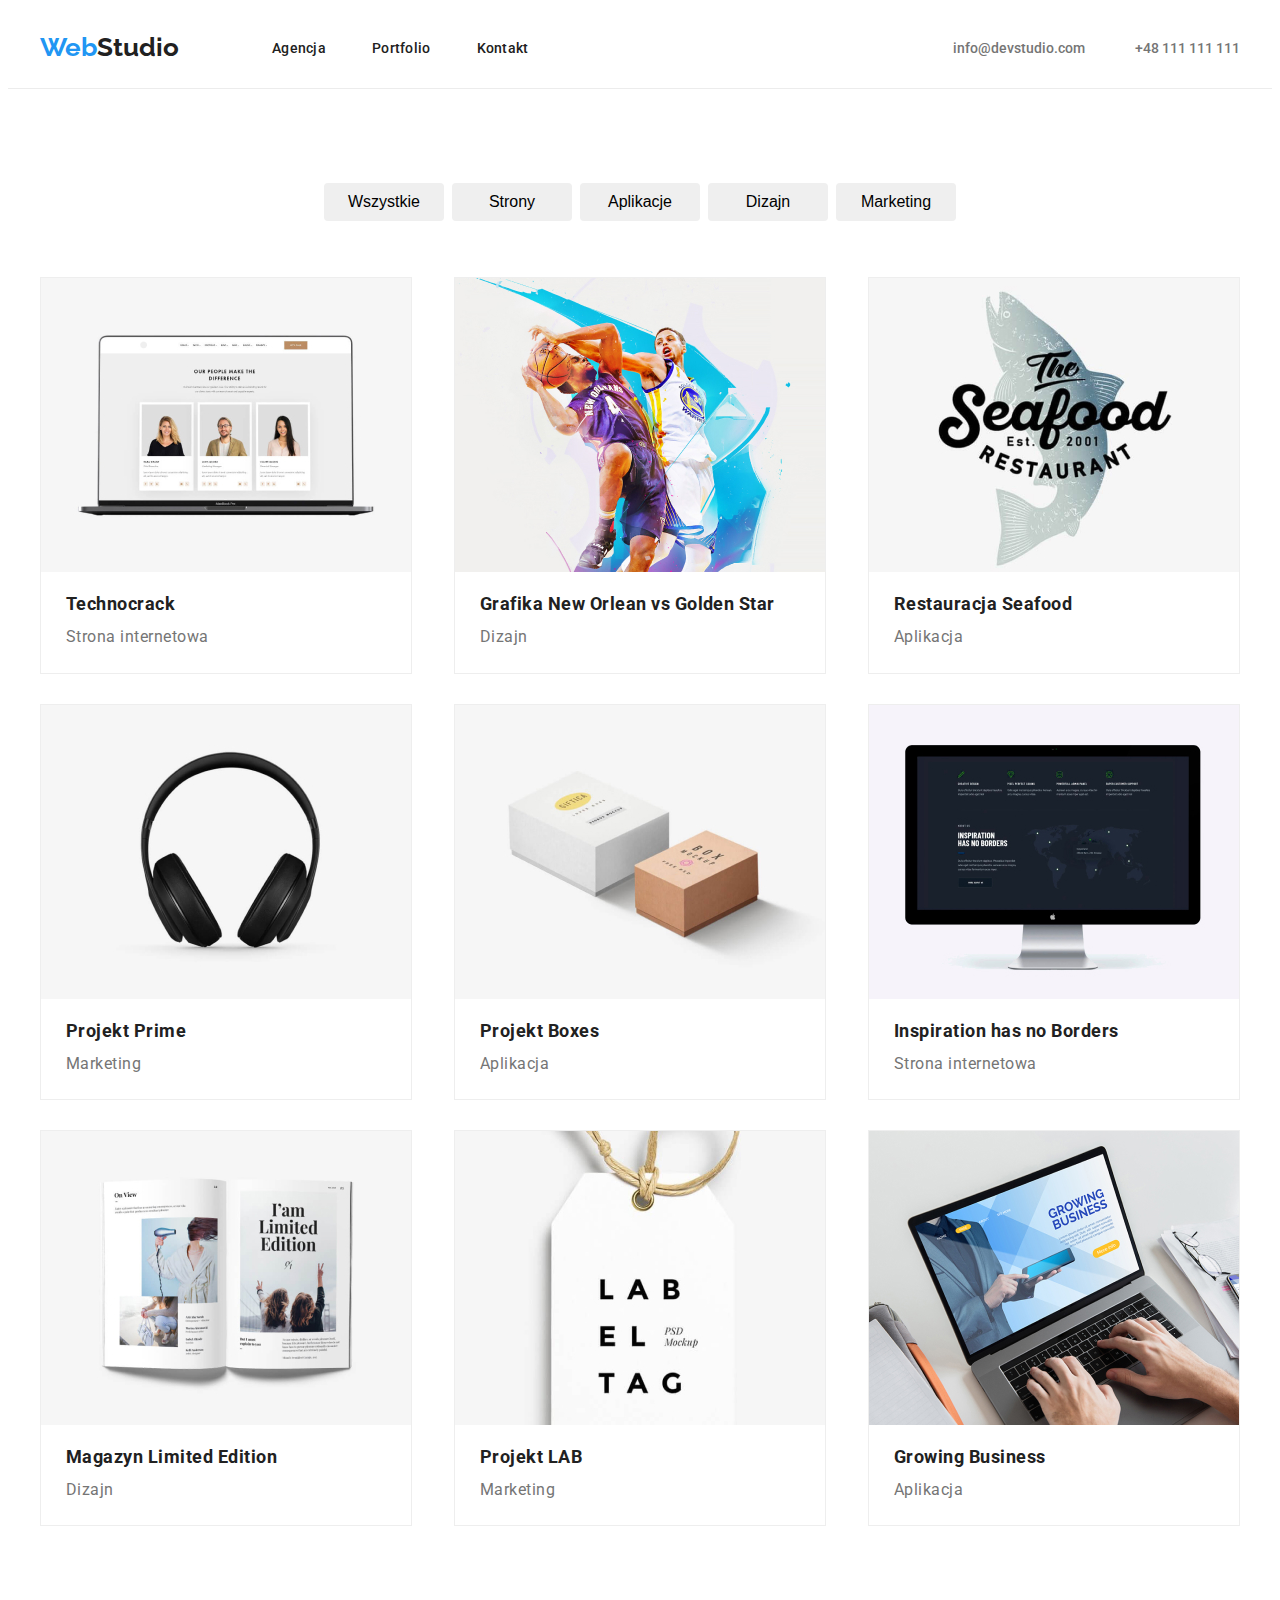
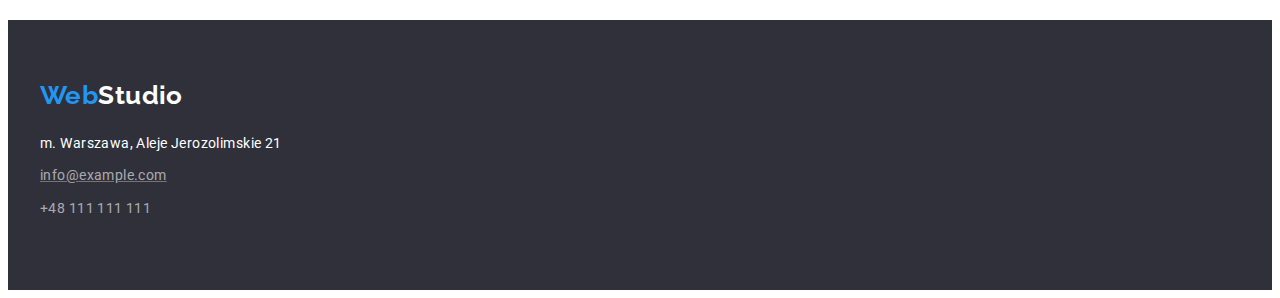
==== commit 6a1e5b48: "after final check" ====
--- a/portfolio.html
+++ b/portfolio.html
@@ -21,7 +21,7 @@
   <body>
     <header class="header-wrapper">
       <div class="container">
-        <div class="menu">
+        <nav class="menu">
           <a class="logo-main-style" href="#"
             ><span class="logo">Web</span><span class="logo-part-2">Studio</span></a
           >
@@ -32,10 +32,10 @@
               <li><a href="#">Kontakt</a></li>
             </ul>
           </div>
-          <div class="header-space-needed">
-            <a class="contact" href="info@devstudio.com">info@devstudio.com</a>
-            <a class="contact" href="tel:48111111111">+48 111 111 111</a>
-          </div>
+        </nav>
+        <div class="header-space-needed">
+          <a class="contact" href="info@devstudio.com">info@devstudio.com</a>
+          <a class="contact" href="tel:48111111111">+48 111 111 111</a>
         </div>
       </div>
     </header>
@@ -201,7 +201,7 @@
         >
         <address>
           <ul class="footer-underline">
-            <li class="non-italic-address">m. Warszawa, Aleje Jerozolimskie 21</li>
+            <li><span>m. Warszawa, Aleje Jerozolimskie 21</span></li>
             <li><a class="footer-contact" href="info@example.com">info@example.com</a></li>
             <li><a class="footer-contact" href="tel:48111111111">+48 111 111 111</a></li>
           </ul>
--- a/css/style.css
+++ b/css/style.css
@@ -56,8 +56,8 @@
 
 .menu {
   display: flex;
-  align-items: baseline;
-  gap: 240px;
+  align-items: center;
+  gap: 93px;
 }
 
 .header-space-needed {
@@ -122,16 +122,12 @@
 .nav-links a {
   font-weight: 500;
   font-size: 14px;
-  line-height: 1.1;
   letter-spacing: 0.02em;
   color: var(--almost-black);
   text-decoration: none;
 }
 
 .active {
-  font-weight: 500;
-  font-size: 14px;
-  line-height: 1.1;
   color: var(--main-blue);
 }
 
@@ -158,7 +154,6 @@
 .buttons button {
   font-weight: 500;
   font-size: 16px;
-  line-height: 1.6;
   width: 120px;
   height: 38px;
   background-color: none;
@@ -179,7 +174,6 @@
 .contact {
   font-weight: 500;
   font-size: 14px;
-  line-height: 1.1;
   color: var(--contact-grey);
   text-decoration: none;
 }
@@ -198,7 +192,6 @@
 .td-headers li h3 {
   font-weight: 700;
   font-size: 14px;
-  line-height: 1.1;
   padding-bottom: 10px;
 }
 
@@ -224,6 +217,7 @@
   box-shadow: 0px 1px 3px rgba(0, 0, 0, 0.12), 0px 1px 1px rgba(0, 0, 0, 0.14),
     0px 2px 1px rgba(0, 0, 0, 0.2);
   border-radius: 0px 0px 4px 4px;
+  font-size: 16px;
 }
 
 .headers h2 {
@@ -261,7 +255,6 @@
   background-color: var(--backgroud-footer);
   color: var(--logo-white);
   font-size: 14px;
-  line-height: 1.7;
   letter-spacing: 0.03em;
 }
 
@@ -272,6 +265,8 @@
 
 .footer-wrapper .container ul li {
   padding-bottom: 9px;
+  line-height: 1.7;
+  font-style: normal;
 }
 
 .footer-wrapper .container ul :nth-child(1) {
@@ -301,21 +296,13 @@
 
 .main-team-member {
   font-weight: 500;
-  font-size: 16px;
-  line-height: 1.2;
   margin-top: 30px;
   margin-bottom: 10px;
 }
 
 .main-team-position {
-  font-size: 16px;
-  line-height: 1.2;
   color: var(--contact-grey);
   margin-bottom: 30px;
-}
-
-.non-italic-address {
-  font-style: normal;
 }
 
 .nav-links a:hover,
